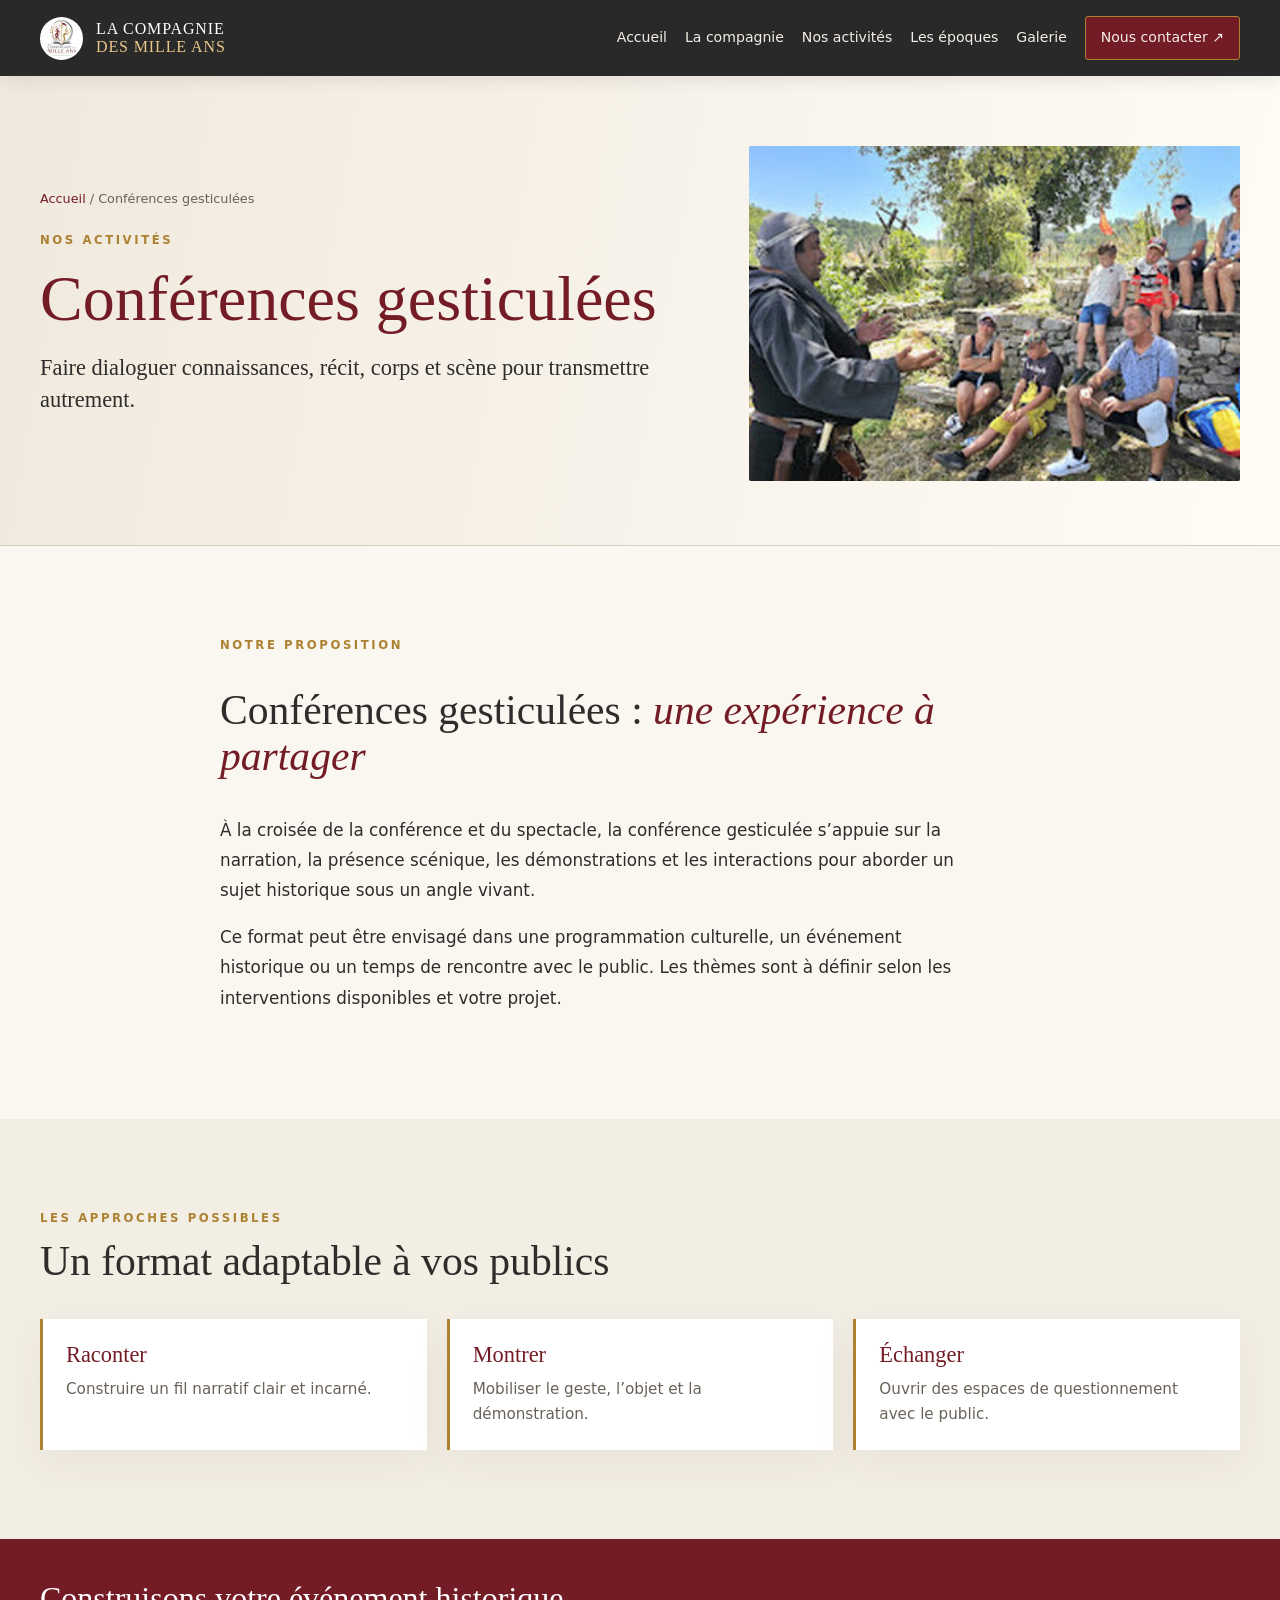
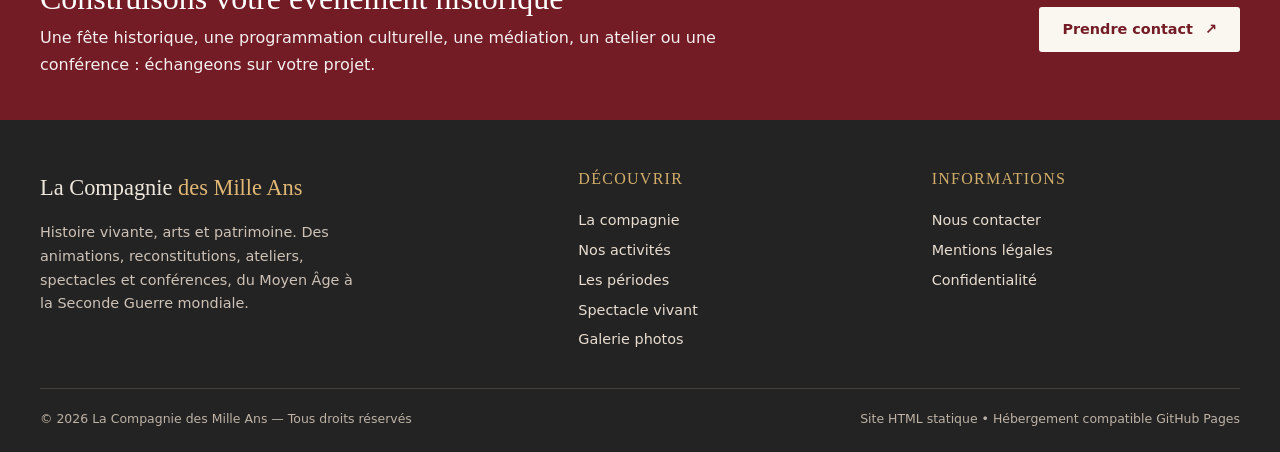
==== conferences-gesticulees.html @ 69346e16 "Add files via upload" ====
<!doctype html><html lang="fr"><head><meta charset="utf-8"><meta name="viewport" content="width=device-width,initial-scale=1">
<title>Conférences gesticulées | La Compagnie des Mille Ans</title><meta name="description" content="Conférences gesticulées associant histoire et spectacle vivant."><meta name="theme-color" content="#292929">
<meta property="og:type" content="website"><meta property="og:site_name" content="La Compagnie des Mille Ans"><meta property="og:title" content="Conférences gesticulées"><meta property="og:description" content="Conférences gesticulées associant histoire et spectacle vivant.">
<link rel="icon" href="assets/images/favicon.svg" type="image/svg+xml"><link rel="stylesheet" href="assets/css/styles.css">
<script defer src="assets/js/config.js"></script><script defer src="assets/js/site.js"></script></head><body><a class="skip-link" href="#contenu">Aller au contenu</a>
<header class="site-header"><div class="container header-inner">
<a href="index.html" class="brand" aria-label="La Compagnie des Mille Ans, accueil"><img class="brand-mark" src="assets/images/logo-officiel.webp" width="43" height="43" alt=""><span class="brand-title">La Compagnie <strong>des Mille Ans</strong></span></a>
<button class="menu-toggle" type="button" aria-expanded="false" aria-controls="menu-principal" aria-label="Afficher le menu">☰</button>
<nav id="menu-principal" class="main-nav" aria-label="Navigation principale"><a class="nav-link" href="index.html">Accueil</a><a class="nav-link" href="compagnie.html">La compagnie</a><a class="nav-link" href="activites.html">Nos activités</a><a class="nav-link" href="periodes.html">Les époques</a><a class="nav-link" href="galerie.html">Galerie</a><a class="nav-link nav-cta" href="contact.html">Nous contacter ↗</a></nav></div></header>
<main id="contenu"><section class="page-banner"><div class="container page-banner-grid"><div><div class="breadcrumb"><a href="index.html">Accueil</a> / Conférences gesticulées</div><div class="eyebrow" style="margin-top:22px">Nos activités</div><h1>Conférences gesticulées</h1><p class="lead">Faire dialoguer connaissances, récit, corps et scène pour transmettre autrement.</p></div><div class="photo-frame " data-photo="gesticulees" data-alt="Conférence gesticulée" >
    <div class="placeholder" aria-label="Photographie de la compagnie"><span class="placeholder-symbol" aria-hidden="true">✦</span><strong>Conférence gesticulée</strong><small>Photographie de la compagnie</small></div></div></div></section><section class="section"><div class="narrow prose"><div class="eyebrow">Notre proposition</div><h2>Conférences gesticulées : <span class="burgundy italic">une expérience à partager</span></h2><p>À la croisée de la conférence et du spectacle, la conférence gesticulée s’appuie sur la narration, la présence scénique, les démonstrations et les interactions pour aborder un sujet historique sous un angle vivant.</p><p>Ce format peut être envisagé dans une programmation culturelle, un événement historique ou un temps de rencontre avec le public. Les thèmes sont à définir selon les interventions disponibles et votre projet.</p></div></section>
<section class="section section-paper"><div class="container"><div class="section-header"><div class="eyebrow">Les approches possibles</div><h2>Un format adaptable à vos publics</h2></div><div class="info-grid"><div class="info-panel"><h3>Raconter</h3><p>Construire un fil narratif clair et incarné.</p></div><div class="info-panel"><h3>Montrer</h3><p>Mobiliser le geste, l’objet et la démonstration.</p></div><div class="info-panel"><h3>Échanger</h3><p>Ouvrir des espaces de questionnement avec le public.</p></div></div></div></section><section class="cta-band"><div class="container cta-inner"><div><h2>Construisons votre événement historique</h2><p>Une fête historique, une programmation culturelle, une médiation, un atelier ou une conférence : échangeons sur votre projet.</p></div><a class="btn" href="contact.html">Prendre contact <span aria-hidden="true">↗</span></a></div></section></main><footer class="site-footer"><div class="container"><div class="footer-grid"><div>
<div class="footer-title">La Compagnie <span>des Mille Ans</span></div>
<p class="small" style="max-width:36ch;color:#cec2b6;margin-top:14px">Histoire vivante, arts et patrimoine. Des animations, reconstitutions, ateliers, spectacles et conférences, du Moyen Âge à la Seconde Guerre mondiale.</p>
</div><div class="footer-col"><h4>Découvrir</h4><a href="compagnie.html">La compagnie</a><a href="activites.html">Nos activités</a><a href="periodes.html">Les périodes</a><a href="spectacles.html">Spectacle vivant</a><a href="galerie.html">Galerie photos</a></div>
<div class="footer-col"><h4>Informations</h4><a href="contact.html">Nous contacter</a><a href="mentions-legales.html">Mentions légales</a><a href="confidentialite.html">Confidentialité</a></div></div>
<div class="footer-bottom"><span>© <span class="current-year">2026</span> La Compagnie des Mille Ans — Tous droits réservés</span><span>Site HTML statique • Hébergement compatible GitHub Pages</span></div></div></footer></body></html>
---- assets/css/styles.css ----
/* LA COMPAGNIE DES MILLE ANS — Charte inspirée du logo officiel.
   Bordeaux #741c26 | or vieilli #b38a3b | anthracite #2d2d2d | ivoire #faf7f0 */
:root{--burgundy:#741c26;--burgundy-dark:#55131c;--gold:#ad8132;--charcoal:#292929;--ink:#2f2c2b;--muted:#696258;--ivory:#faf7f0;--paper:#f3eee4;--edge:#d8cdbd;--white:#fff;--font-title:Georgia,'Times New Roman',serif;--font-body:system-ui,-apple-system,'Segoe UI',Roboto,Arial,sans-serif;--shadow:0 14px 45px rgba(62,46,36,.06)}
*{box-sizing:border-box}html{scroll-behavior:smooth;scroll-padding-top:90px}body{margin:0;background:var(--ivory);color:var(--ink);font-family:var(--font-body);font-size:16px;line-height:1.65}img{max-width:100%;display:block}a{color:inherit}button,input,textarea{font:inherit}button{cursor:pointer}a:focus-visible,button:focus-visible{outline:3px solid var(--gold);outline-offset:4px}h1,h2,h3,h4,p{margin-top:0}h1,h2,h3,h4{font-family:var(--font-title);font-weight:normal;line-height:1.12}h1{font-size:clamp(2.6rem,5vw,5rem)}h2{font-size:clamp(2rem,3.25vw,3.5rem)}h3{font-size:1.65rem}p{max-width:72ch}.container{width:min(1200px,calc(100% - 44px));margin-inline:auto}.narrow{width:min(840px,calc(100% - 44px));margin-inline:auto}.eyebrow{font-size:.73rem;letter-spacing:.22em;text-transform:uppercase;color:var(--gold);font-weight:750}.burgundy{color:var(--burgundy)}.gold{color:var(--gold)}.italic{font-style:italic}.small{font-size:.9rem}.muted{color:var(--muted)}.line{width:64px;height:2px;background:var(--gold);margin:20px 0}.rule{border:0;border-top:1px solid var(--edge);margin:25px 0}.sr-only{position:absolute;width:1px;height:1px;clip:rect(0 0 0 0);overflow:hidden;white-space:nowrap}.skip-link{position:absolute;top:-100px;left:12px;z-index:999;background:var(--white);padding:12px}.skip-link:focus{top:12px}.tag{display:inline-flex;gap:.5em;align-items:center;border:1px solid #c8b8a0;border-radius:99px;padding:4px 12px;color:#735b43;font-size:.78rem}
/* top navigation */
.site-header{background:var(--charcoal);color:var(--white);position:sticky;top:0;z-index:40;box-shadow:0 2px 18px rgba(0,0,0,.11)}.header-inner{display:flex;justify-content:space-between;gap:20px;align-items:center;min-height:76px}.brand{display:flex;align-items:center;gap:13px;text-decoration:none;min-width:260px}.brand-mark{width:43px;height:43px;object-fit:contain;background:#fff;border-radius:50%;padding:2px}.brand-title{font-family:var(--font-title);font-size:1rem;line-height:1.1;letter-spacing:.055em;text-transform:uppercase}.brand-title strong{display:block;color:#eac88c;font-weight:normal}.main-nav{display:flex;align-items:center;gap:clamp(12px,1.4vw,25px)}.nav-link{font-size:.88rem;white-space:nowrap;text-decoration:none;color:#f4eee6;transition:color .18s}.nav-link:hover,.nav-link[aria-current=page]{color:#e2b568}.nav-link[aria-current=page]{border-bottom:1px solid #e2b568}.nav-cta{border:1px solid var(--gold);background:var(--burgundy);padding:9px 15px;border-radius:3px}.nav-cta:hover{background:#8b2631;color:white}.menu-toggle{display:none;border:1px solid #c2a36c;background:transparent;color:white;border-radius:4px;padding:8px 11px;font-size:1.3rem;line-height:1}
/* buttons */
.btn{display:inline-flex;text-align:center;justify-content:center;align-items:center;gap:12px;text-decoration:none;border:1px solid transparent;padding:12px 22px;font-weight:650;font-size:.9rem;line-height:1.3;border-radius:3px;transition:transform .15s,background .15s,color .15s}.btn:hover{transform:translateY(-2px)}.btn-primary{background:var(--burgundy);color:white}.btn-primary:hover{background:var(--burgundy-dark)}.btn-outline{border-color:var(--gold);background:transparent;color:var(--ink)}.btn-outline:hover{background:#eee3d1}.btn-gold{background:var(--gold);color:#171310}.btn-row{display:flex;gap:12px;flex-wrap:wrap}.text-link{color:var(--burgundy);text-decoration:none;font-weight:650;border-bottom:1px solid var(--gold)}.text-link:hover{color:var(--gold)}
/* site */
.section{padding:clamp(62px,7vw,96px) 0}.section-sm{padding:52px 0}.section-paper{background:var(--paper)}.section-dark{background:var(--charcoal);color:#fbf3e8}.section-dark .muted{color:#cdc1b0}.section-header{max-width:780px;margin-bottom:34px}.section-header h2{margin:10px 0 15px}.section-header p{color:var(--muted)}.section-dark .section-header p{color:#d7cbbd}.split{display:grid;grid-template-columns:1fr 1fr;gap:clamp(32px,6vw,84px);align-items:center}.intro-row{display:grid;grid-template-columns:300px 1fr;align-items:center;gap:60px;margin-bottom:35px}.intro-row h2{margin:0}.intro-copy{border-left:2px solid var(--gold);padding-left:32px;font-size:1.09rem}.intro-copy p{margin:0}
/* hero */
.hero{padding:48px 0 35px;background:radial-gradient(ellipse at top left,#fffefb 0%,var(--ivory) 62%)}.hero-grid{display:grid;grid-template-columns:minmax(360px,.78fr) minmax(0,1.22fr);align-items:stretch;min-height:505px;gap:48px}.hero-content{display:flex;flex-direction:column;align-items:flex-start;justify-content:center;padding:8px 0 20px}.hero-logo{width:min(325px,75%);height:auto;margin-bottom:10px;mix-blend-mode:multiply}.hero-content h1{font-size:clamp(1.9rem,3vw,3rem);line-height:1.14;color:var(--burgundy);margin:8px 0 16px}.hero-content p{font-size:1rem;margin-bottom:23px}.hero-photos{display:grid;grid-template-columns:1.1fr .9fr;grid-template-rows:1fr 1fr;gap:10px;min-height:440px;padding:5px 0}.hero-photos .photo-frame:first-child{grid-row:span 2}.hero-photos .photo-frame{min-height:0}.period-statement{margin-top:24px;padding:21px 12px;border-block:1px solid var(--edge);text-align:center;letter-spacing:.2em;text-transform:uppercase;color:var(--burgundy);font-family:var(--font-title);font-size:clamp(.8rem,1.25vw,1.03rem)}.period-statement::before,.period-statement::after{content:'✦';color:var(--gold);padding:0 17px}
/* photographic elements: until personal photos are inserted, honest neutral placeholders */
.photo-frame{position:relative;isolation:isolate;overflow:hidden;background:linear-gradient(145deg,#d4c8b6,#aa9479);min-height:220px;border-radius:2px}.photo-frame::before{content:'';position:absolute;inset:0;background:linear-gradient(135deg,rgba(255,255,255,.25),transparent 46%,rgba(35,25,20,.2));z-index:0}.photo-frame .placeholder{position:absolute;inset:0;display:flex;flex-direction:column;align-items:center;justify-content:center;gap:9px;text-align:center;color:#4c3c30;padding:20px;z-index:0}.placeholder .placeholder-symbol{font-family:var(--font-title);font-size:3.5rem;opacity:.5;line-height:1}.placeholder strong{font-family:var(--font-title);font-size:1.25rem;font-weight:normal}.placeholder small{font-family:var(--font-body);font-size:.7rem;letter-spacing:.09em;text-transform:uppercase;opacity:.75}.photo-img{display:block;width:100%;height:100%;object-fit:cover;position:absolute;inset:0;z-index:1}.photo-frame.has-photo .placeholder{display:none}.photo-frame[data-photo="feu"]{background:linear-gradient(145deg,#5f4038,#1e1b1a)}.photo-frame[data-photo="feu"] .placeholder{color:#e4b774}.photo-frame[data-photo="guerre"]{background:linear-gradient(145deg,#a9a898,#60675d)}.photo-frame[data-photo="renaissance"]{background:linear-gradient(145deg,#bd9f85,#694d47)}.photo-frame[data-photo="medieval"]{background:linear-gradient(145deg,#c5b7a0,#837363)}
/* activity cards */
.cards-grid{display:grid;grid-template-columns:repeat(4,minmax(0,1fr));gap:20px}.activity-card{background:#fffefa;border:1px solid var(--edge);box-shadow:var(--shadow);display:flex;flex-direction:column;min-width:0;transition:transform .15s}.activity-card:hover{transform:translateY(-4px)}.activity-card .photo-frame{min-height:165px;aspect-ratio:1.6}.activity-card-body{padding:21px 22px 25px;display:flex;flex-direction:column;flex:1}.activity-card h3{font-size:1.52rem;margin:0 0 9px;color:var(--burgundy)}.activity-card p{font-size:.88rem;line-height:1.6;flex:1;color:#514a43}.activity-card .card-link{align-self:flex-start;margin-top:14px;text-decoration:none;color:var(--burgundy);font-size:.9rem;font-weight:700;border-bottom:1px solid var(--gold);padding-bottom:2px}.activity-card .card-link:hover{color:var(--gold)}
.feature-list{display:grid;grid-template-columns:repeat(3,1fr);gap:22px}.feature-item .photo-frame{height:215px}.feature-item h3{color:#f5e8d8;margin:18px 0 8px}.feature-item p{color:#cfc1b0;font-size:.9rem}.feature-item a{color:#e7bd71}.era-grid{display:grid;grid-template-columns:repeat(4,1fr);gap:16px}.era-card{border:1px solid var(--edge);padding:28px 20px;background:#fffdf8;text-decoration:none;min-height:178px;transition:transform .2s}.era-card:hover{transform:translateY(-3px)}.era-number{font-family:var(--font-title);font-size:2.65rem;color:var(--gold);line-height:1}.era-card h3{font-size:1.22rem;color:var(--burgundy);margin:12px 0 3px}.era-card p{font-size:.86rem;color:var(--muted);margin:0}
/* internal page headers */
.page-banner{background:linear-gradient(100deg,#f0e9dd,#fffcf6);border-bottom:1px solid var(--edge);padding:70px 0 64px}.page-banner-grid{display:grid;grid-template-columns:1.15fr .85fr;gap:45px;align-items:center}.page-banner h1{color:var(--burgundy);margin:13px 0 17px}.page-banner .lead{font-family:var(--font-title);font-size:clamp(1.15rem,1.75vw,1.45rem);line-height:1.45}.page-banner .photo-frame{height:335px}.breadcrumb{color:var(--muted);font-size:.8rem}.breadcrumb a{text-decoration:none;color:var(--burgundy)}.prose p{font-size:1.05rem;line-height:1.8}.prose h2{margin-top:32px}.info-grid{display:grid;grid-template-columns:repeat(3,1fr);gap:20px}.info-panel{background:white;border-left:3px solid var(--gold);padding:23px;box-shadow:var(--shadow)}.info-panel h3{font-size:1.4rem;color:var(--burgundy);margin:0 0 10px}.info-panel p{font-size:.95rem;color:var(--muted);margin:0}.quote{border-left:3px solid var(--gold);padding:20px 30px;background:#fffaf1;font-family:var(--font-title);font-size:1.4rem;color:var(--burgundy)}.cta-band{background:var(--burgundy);color:white;padding:42px 0}.cta-inner{display:flex;justify-content:space-between;align-items:center;gap:30px}.cta-band h2{font-size:2rem;margin:0 0 8px}.cta-band p{margin:0;opacity:.93}.cta-band .btn{background:var(--ivory);color:var(--burgundy)}
/* gallery */
.gallery-filters{display:flex;flex-wrap:wrap;gap:8px;margin-bottom:28px}.filter-button{border:1px solid var(--edge);background:white;color:var(--ink);padding:9px 16px;border-radius:2px;font-size:.85rem}.filter-button.is-selected{background:var(--burgundy);border-color:var(--burgundy);color:white}.gallery-grid{display:grid;grid-template-columns:repeat(3,minmax(0,1fr));gap:20px}.gallery-item{border:1px solid var(--edge);background:white}.gallery-item[hidden]{display:none}.gallery-item button{display:block;padding:0;background:transparent;border:0;width:100%;text-align:left;color:inherit;cursor:zoom-in}.gallery-item .photo-frame{height:235px}.gallery-caption{display:block;padding:14px 16px;color:var(--burgundy);font-family:var(--font-title);font-size:1.17rem}.gallery-dialog{border:0;padding:16px;background:#fbf7ef;max-width:min(1100px,95vw);max-height:94vh}.gallery-dialog::backdrop{background:rgba(0,0,0,.85)}.gallery-dialog img{max-height:78vh;margin:auto;object-fit:contain}.dialog-close{float:right;margin-bottom:10px;background:var(--burgundy);color:white;border:0;padding:7px 12px}.gallery-dialog p{margin:12px 4px 0}
/* contact */
.contact-grid{display:grid;grid-template-columns:.8fr 1.2fr;gap:45px;align-items:start}.contact-aside{background:var(--paper);padding:30px;border-left:3px solid var(--gold)}.contact-aside h2{font-size:2rem}.contact-aside ul{padding-left:22px}.google-form-wrapper{background:white;border:1px solid var(--edge);padding:18px;min-height:550px}.google-form-iframe{width:100%;border:0;min-height:900px;display:block}.form-setup-message{border:1px dashed #b9a17d;background:#fbf8f1;padding:35px;margin:0;text-align:center}.form-setup-message h3{color:var(--burgundy)}.form-error{color:#a32833;font-weight:700}.contact-links a{display:block;margin-bottom:9px;color:var(--burgundy);word-break:break-all}.notice{background:#f4ebdc;border-left:3px solid var(--gold);padding:16px 20px;font-size:.9rem}.notice a{color:var(--burgundy)}
/* footer */
.site-footer{background:#242323;color:#eee7dc;padding:50px 0 22px}.footer-grid{display:grid;grid-template-columns:1.6fr 1fr 1fr;gap:45px;padding-bottom:30px}.footer-title{font-family:var(--font-title);font-size:1.4rem}.footer-title span{color:#e0b774}.footer-col h4{color:#d2ae6b;font-size:1rem;letter-spacing:.08em;text-transform:uppercase}.footer-col a{display:block;margin:6px 0;font-size:.9rem;text-decoration:none;color:#e8ddd0}.footer-col a:hover{color:#eac57f}.footer-bottom{display:flex;justify-content:space-between;gap:20px;flex-wrap:wrap;border-top:1px solid #45403a;padding-top:20px;color:#bcb2a5;font-size:.78rem}.footer-bottom a{color:#eac57f}
/* responsive */
@media(max-width:1080px){.brand{min-width:210px}.main-nav{gap:11px}.nav-link{font-size:.82rem}.cards-grid{grid-template-columns:repeat(2,1fr)}.hero-grid{grid-template-columns:.9fr 1.1fr;gap:24px}.hero-logo{width:240px}}
@media(max-width:810px){.header-inner{min-height:66px}.menu-toggle{display:block}.main-nav{display:none;position:absolute;left:0;right:0;top:100%;background:#2e2d2b;flex-direction:column;align-items:stretch;padding:18px 22px 26px;box-shadow:0 12px 20px rgba(0,0,0,.2)}.main-nav.is-open{display:flex}.nav-link{font-size:1rem;padding:11px 0}.nav-cta{text-align:center}.hero-grid,.split,.page-banner-grid,.contact-grid{grid-template-columns:1fr}.hero{padding-top:26px}.hero-grid{min-height:0}.hero-content{align-items:center;text-align:center}.hero-content p{margin-inline:auto}.hero-logo{width:260px}.hero-photos{min-height:320px;grid-template-rows:180px 180px}.intro-row{grid-template-columns:1fr;gap:18px}.intro-copy{padding-left:22px}.feature-list{grid-template-columns:1fr 1fr}.era-grid{grid-template-columns:repeat(2,1fr)}.info-grid{grid-template-columns:1fr}.gallery-grid{grid-template-columns:repeat(2,1fr)}.footer-grid{grid-template-columns:1fr 1fr}.footer-grid>div:first-child{grid-column:span 2}.page-banner{padding:40px 0}.page-banner .photo-frame{height:280px}.cta-inner{align-items:flex-start;flex-direction:column}}
@media(max-width:560px){.container,.narrow{width:min(100% - 30px,1200px)}h1{font-size:2.5rem}.brand{min-width:0}.brand-title{font-size:.88rem}.brand-mark{height:37px;width:37px}.hero-grid{gap:10px}.hero-content h1{font-size:1.9rem}.hero-logo{width:225px}.hero-photos{gap:6px;grid-template-rows:145px 145px;min-height:296px}.hero-photos .placeholder strong{font-size:.88rem}.placeholder .placeholder-symbol{font-size:2rem}.period-statement{font-size:.75rem;line-height:1.65}.period-statement::before,.period-statement::after{padding:0 5px}.section{padding:55px 0}.cards-grid,.feature-list,.era-grid,.gallery-grid{grid-template-columns:1fr}.activity-card .photo-frame{height:205px}.intro-copy{font-size:1rem}.btn-row{justify-content:center}.footer-grid{grid-template-columns:1fr;gap:20px}.footer-grid>div:first-child{grid-column:auto}.page-banner .photo-frame{height:235px}.google-form-wrapper{padding:5px}.google-form-iframe{min-height:1120px}.gallery-item .photo-frame{height:235px}}
@media(prefers-reduced-motion:reduce){*,*::before,*::after{scroll-behavior:auto!important;transition:none!important}}

/* Page La compagnie — section Qui sommes-nous (5 membres fondateurs).
   Portraits à remplacer : assets/photos/equipe-{thierry,sandrine,garance,igor,come}.jpg */
.team-section{border-top:1px solid var(--edge)}
.team-section-intro { max-width: 100%;margin-bottom: 34px;}
.team-section-intro p {max-width: 100%;}
.team-grid{display:grid;grid-template-columns:repeat(6,minmax(0,1fr));gap:24px}
.team-card{grid-column:span 2;background:#fffdf8;border:1px solid var(--edge);display:flex;flex-direction:column;min-width:0;box-shadow:var(--shadow)}
.team-card:nth-child(4){grid-column:2 / span 2}
.team-card:nth-child(5){grid-column:4 / span 2}
.team-portrait{width:100%;min-height:0;aspect-ratio:5/4;border-radius:0;background:linear-gradient(135deg,#e3dacf,#c6b39c)}
.team-portrait::after{content:'';position:absolute;bottom:0;left:0;right:0;height:3px;background:linear-gradient(90deg,var(--burgundy),var(--gold));z-index:2}
.team-portrait .photo-img{object-fit:cover;object-position:50% 24%}
.team-placeholder{color:#6b4c43!important;gap:8px!important}
.team-initials{font-family:var(--font-title);font-size:clamp(3.2rem,5vw,5.2rem);font-weight:normal;line-height:1;color:var(--burgundy);opacity:.77}
.team-placeholder small{font-weight:650;letter-spacing:.13em!important}
.team-card-content{padding:23px 23px 26px;flex:1;display:flex;flex-direction:column}
.team-card h3{font-size:1.95rem;margin:0 0 7px;color:var(--burgundy)}
.team-role{color:#89652c;font-size:.79rem;font-weight:750;letter-spacing:.045em;line-height:1.4;min-height:2.4em;margin:0 0 17px;text-transform:uppercase}
.team-bio{font-size:.94rem;line-height:1.65;margin:0 0 14px;color:#3e3731}
.team-todo{font-size:.88rem;line-height:1.55;color:#746b60;font-style:italic;margin:auto 0 0;border-top:1px solid var(--edge);padding-top:13px}
@media(max-width:980px){.team-grid{grid-template-columns:repeat(2,minmax(0,1fr));gap:19px}.team-card,.team-card:nth-child(4),.team-card:nth-child(5){grid-column:auto}.team-card:last-child{grid-column:1/-1;max-width:calc(50% - 10px);width:100%;justify-self:center}}
@media(max-width:610px){.team-grid{grid-template-columns:1fr;gap:17px}.team-card:last-child{grid-column:auto;max-width:none}.team-portrait{aspect-ratio:6/4}.team-card-content{padding:22px}.team-role{min-height:0}.team-section-intro{margin-bottom:23px}}
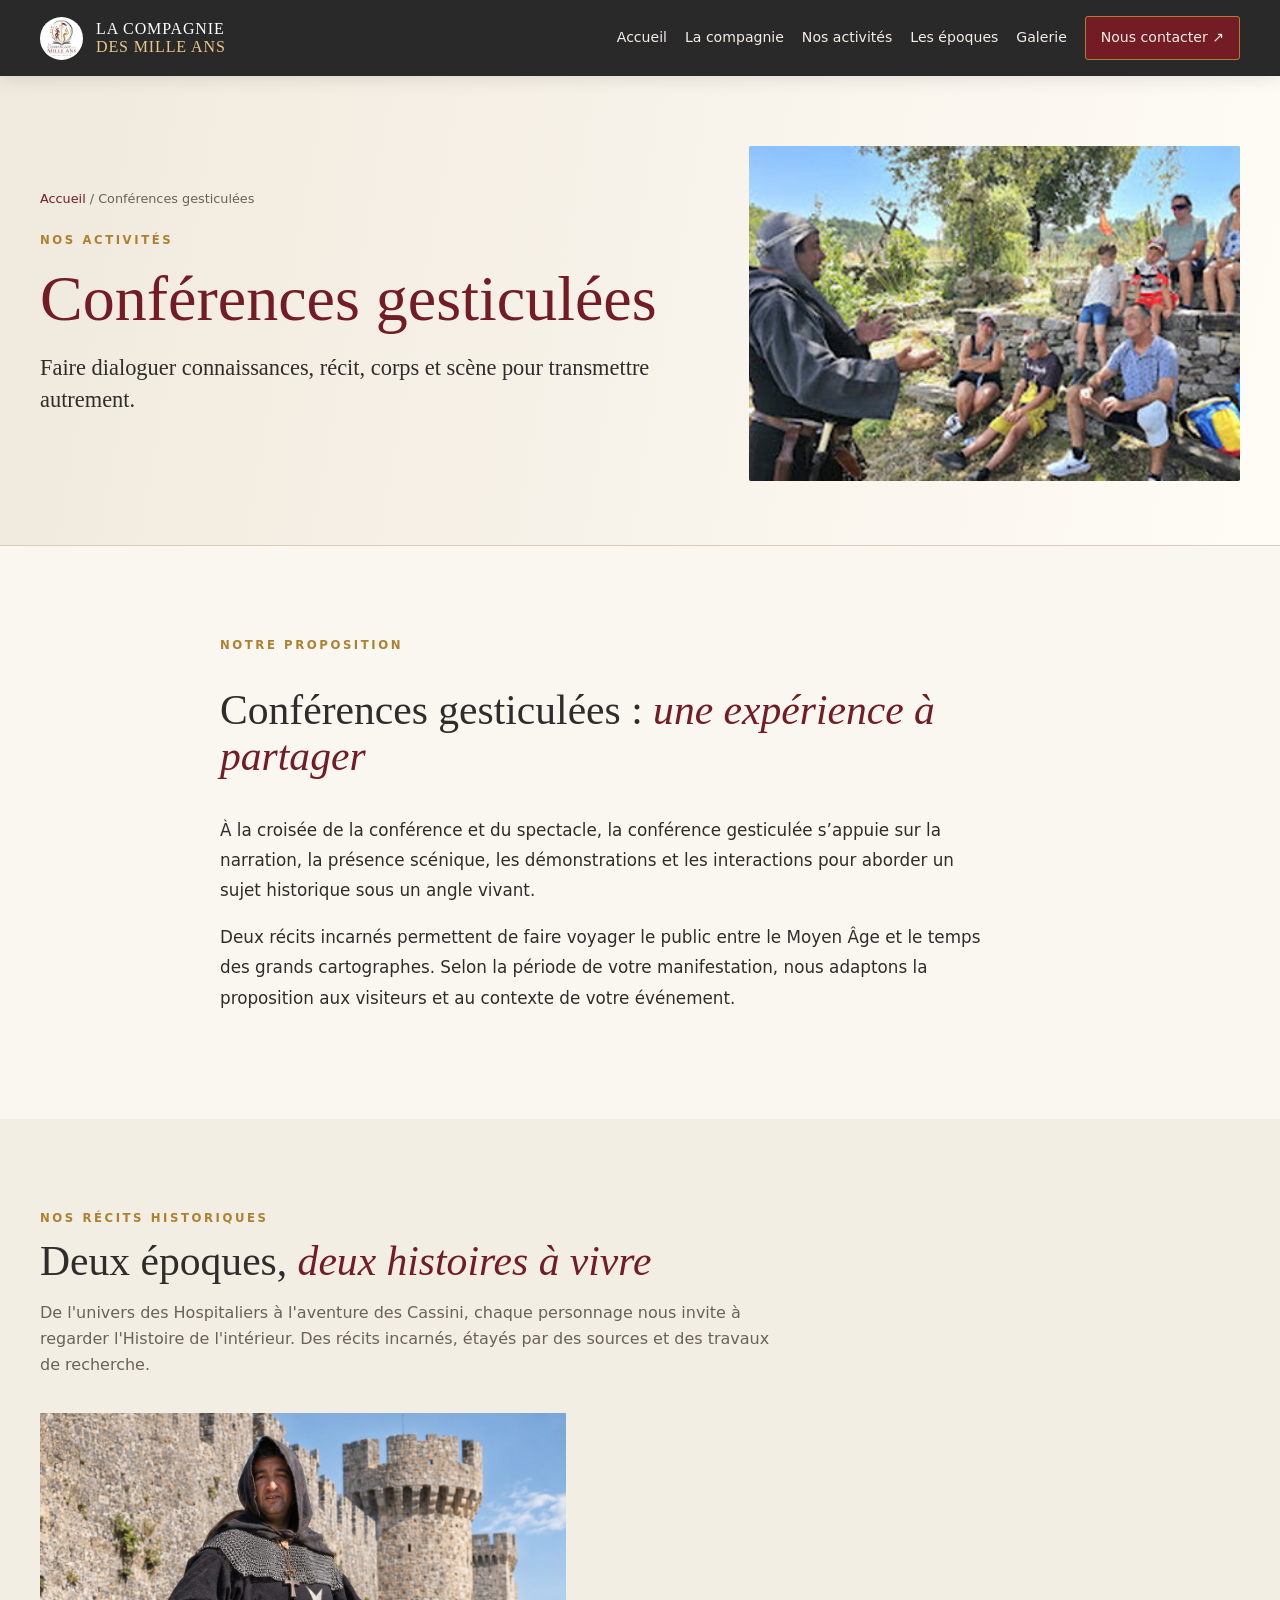
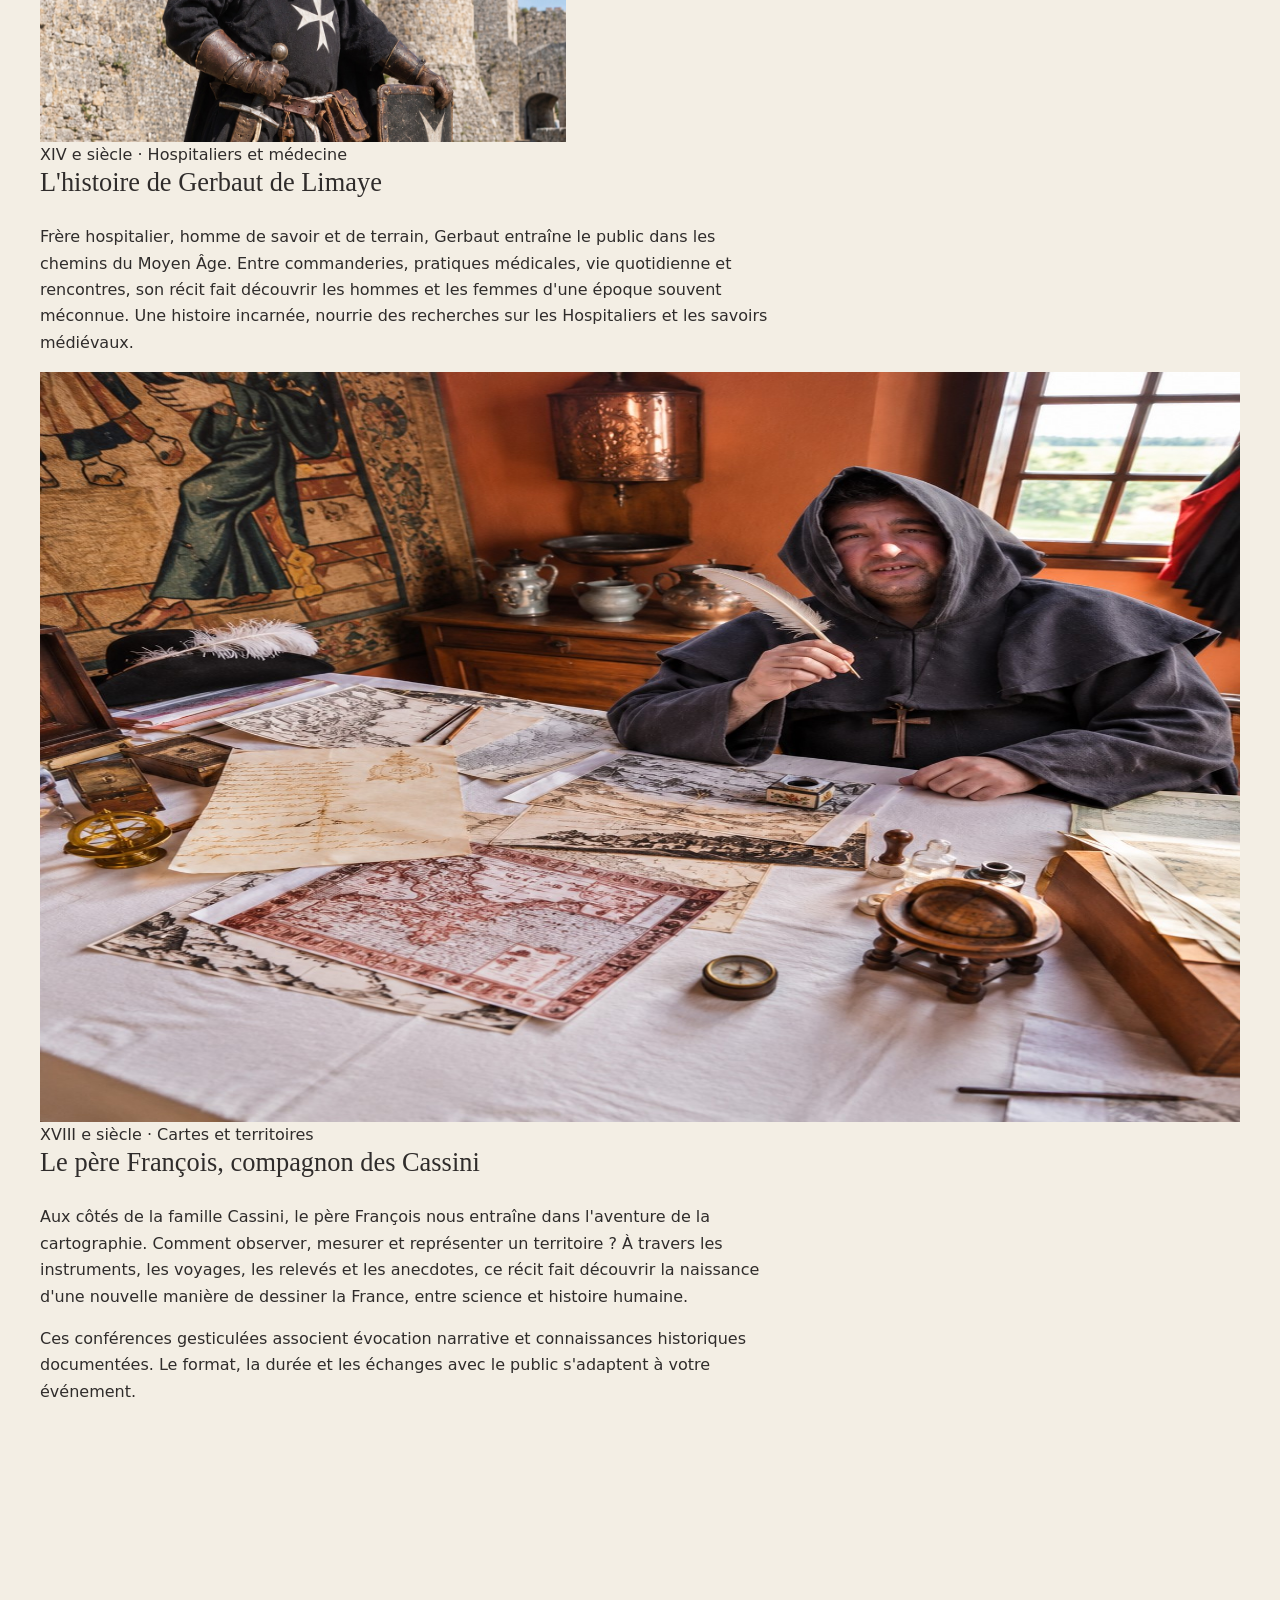
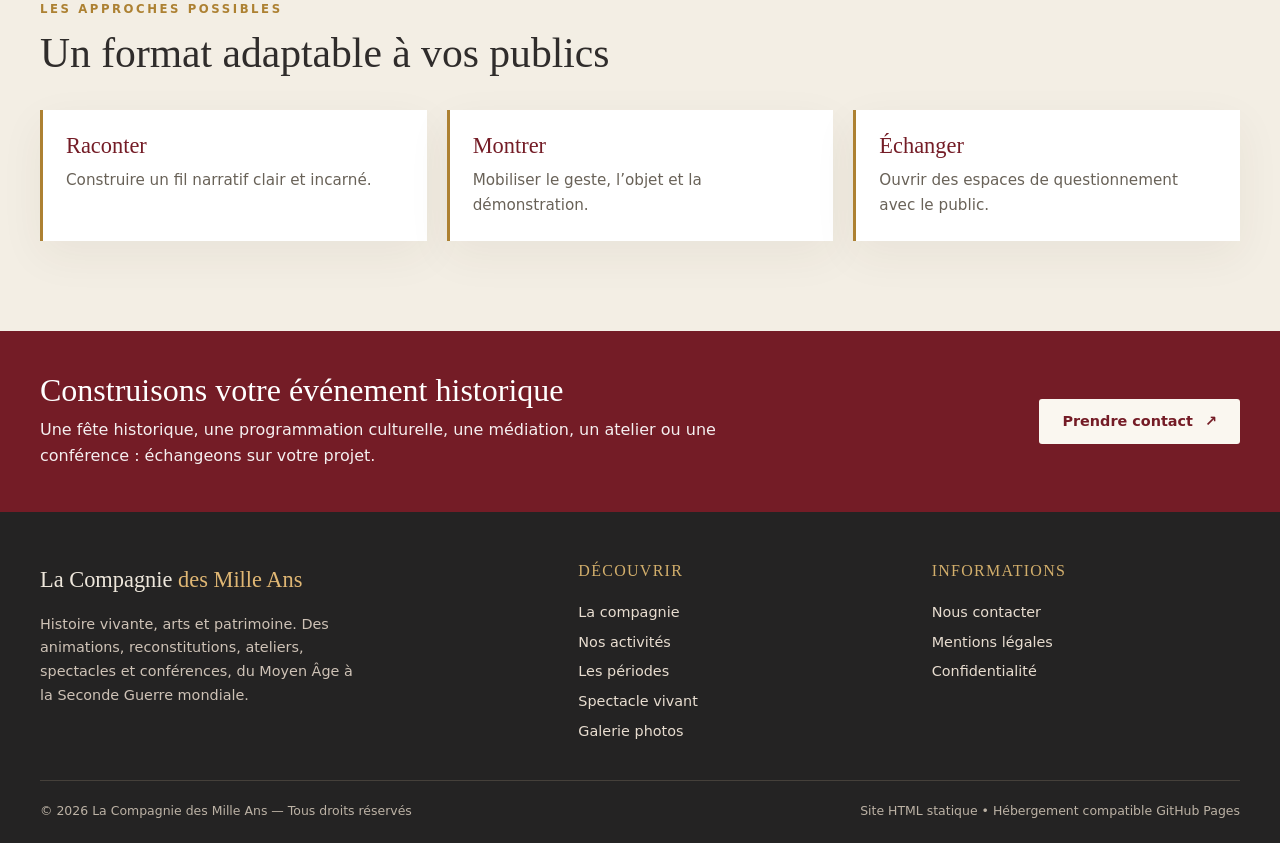
==== commit b0604e37: "Add files via upload" ====
--- a/conferences-gesticulees.html
+++ b/conferences-gesticulees.html
@@ -1,14 +1,43 @@
 <!doctype html><html lang="fr"><head><meta charset="utf-8"><meta name="viewport" content="width=device-width,initial-scale=1">
-<title>Conférences gesticulées | La Compagnie des Mille Ans</title><meta name="description" content="Conférences gesticulées associant histoire et spectacle vivant."><meta name="theme-color" content="#292929">
+<title>Conférences gesticulées | La Compagnie des Mille Ans</title><meta name="description" content="Deux conférences gesticulées : Gerbaut de Limaye, histoire des Hospitaliers et de la médecine médiévale ; le père François et les Cassini, histoire de la cartographie."><meta name="theme-color" content="#292929">
 <meta property="og:type" content="website"><meta property="og:site_name" content="La Compagnie des Mille Ans"><meta property="og:title" content="Conférences gesticulées"><meta property="og:description" content="Conférences gesticulées associant histoire et spectacle vivant.">
-<link rel="icon" href="assets/images/favicon.svg" type="image/svg+xml"><link rel="stylesheet" href="assets/css/styles.css">
+<link rel="icon" href="assets/images/favicon.svg" type="image/svg+xml"><link rel="stylesheet" href="assets/css/styles.css"><link rel="stylesheet" href="assets/css/conferences-gesticulees.css">
 <script defer src="assets/js/config.js"></script><script defer src="assets/js/site.js"></script></head><body><a class="skip-link" href="#contenu">Aller au contenu</a>
 <header class="site-header"><div class="container header-inner">
 <a href="index.html" class="brand" aria-label="La Compagnie des Mille Ans, accueil"><img class="brand-mark" src="assets/images/logo-officiel.webp" width="43" height="43" alt=""><span class="brand-title">La Compagnie <strong>des Mille Ans</strong></span></a>
 <button class="menu-toggle" type="button" aria-expanded="false" aria-controls="menu-principal" aria-label="Afficher le menu">☰</button>
 <nav id="menu-principal" class="main-nav" aria-label="Navigation principale"><a class="nav-link" href="index.html">Accueil</a><a class="nav-link" href="compagnie.html">La compagnie</a><a class="nav-link" href="activites.html">Nos activités</a><a class="nav-link" href="periodes.html">Les époques</a><a class="nav-link" href="galerie.html">Galerie</a><a class="nav-link nav-cta" href="contact.html">Nous contacter ↗</a></nav></div></header>
 <main id="contenu"><section class="page-banner"><div class="container page-banner-grid"><div><div class="breadcrumb"><a href="index.html">Accueil</a> / Conférences gesticulées</div><div class="eyebrow" style="margin-top:22px">Nos activités</div><h1>Conférences gesticulées</h1><p class="lead">Faire dialoguer connaissances, récit, corps et scène pour transmettre autrement.</p></div><div class="photo-frame " data-photo="gesticulees" data-alt="Conférence gesticulée" >
-    <div class="placeholder" aria-label="Photographie de la compagnie"><span class="placeholder-symbol" aria-hidden="true">✦</span><strong>Conférence gesticulée</strong><small>Photographie de la compagnie</small></div></div></div></section><section class="section"><div class="narrow prose"><div class="eyebrow">Notre proposition</div><h2>Conférences gesticulées : <span class="burgundy italic">une expérience à partager</span></h2><p>À la croisée de la conférence et du spectacle, la conférence gesticulée s’appuie sur la narration, la présence scénique, les démonstrations et les interactions pour aborder un sujet historique sous un angle vivant.</p><p>Ce format peut être envisagé dans une programmation culturelle, un événement historique ou un temps de rencontre avec le public. Les thèmes sont à définir selon les interventions disponibles et votre projet.</p></div></section>
+    <div class="placeholder" aria-label="Photographie de la compagnie"><span class="placeholder-symbol" aria-hidden="true">✦</span><strong>Conférence gesticulée</strong><small>Photographie de la compagnie</small></div></div></div></section><section class="section"><div class="narrow prose"><div class="eyebrow">Notre proposition</div><h2>Conférences gesticulées : <span class="burgundy italic">une expérience à partager</span></h2><p>À la croisée de la conférence et du spectacle, la conférence gesticulée s’appuie sur la narration, la présence scénique, les démonstrations et les interactions pour aborder un sujet historique sous un angle vivant.</p><p>Deux récits incarnés permettent de faire voyager le public entre le Moyen Âge et le temps des grands cartographes. Selon la période de votre manifestation, nous adaptons la proposition aux visiteurs et au contexte de votre événement.</p></div></section>
+
+<section class="section section-paper histoires-section" id="nos-histoires" aria-labelledby="nos-histoires-titre">
+  <div class="container">
+    <div class="section-header histoires-heading">
+      <div class="eyebrow">Nos récits historiques</div>
+      <h2 id="nos-histoires-titre">Deux époques, <span class="burgundy italic">deux histoires à vivre</span></h2>
+      <p>De l'univers des Hospitaliers à l'aventure des Cassini, chaque personnage nous invite à regarder l'Histoire de l'intérieur. Des récits incarnés, étayés par des sources et des travaux de recherche.</p>
+    </div>
+    <div class="atelier-topics-grid histoires-grid">
+      <article class="atelier-topic-card histoire-card">
+        <img class="atelier-topic-image" src="assets/photos/conference-gerbault.jpg" alt="Présentation de reconstitution historique autour de la chevalerie hospitalière" loading="lazy" decoding="async" width="526" height="329">
+        <div class="atelier-topic-body">
+          <span class="atelier-topic-kicker">XIV e siècle · Hospitaliers et médecine</span>
+          <h3>L'histoire de Gerbaut de Limaye</h3>
+          <p>Frère hospitalier, homme de savoir et de terrain, Gerbaut entraîne le public dans les chemins du Moyen Âge. Entre commanderies, pratiques médicales, vie quotidienne et rencontres, son récit fait découvrir les hommes et les femmes d'une époque souvent méconnue. Une histoire incarnée, nourrie des recherches sur les Hospitaliers et les savoirs médiévaux.</p>
+        </div>
+      </article>
+      <article class="atelier-topic-card histoire-card">
+        <img class="atelier-topic-image" src="assets/photos/Conference-cassini.jpg" alt="Cartes anciennes et instruments de cartographie présentés lors d'une animation historique" loading="lazy" decoding="async" width="1200" height="750">
+        <div class="atelier-topic-body">
+          <span class="atelier-topic-kicker">XVIII e siècle · Cartes et territoires</span>
+          <h3>Le père François, compagnon des Cassini</h3>
+          <p>Aux côtés de la famille Cassini, le père François nous entraîne dans l'aventure de la cartographie. Comment observer, mesurer et représenter un territoire ? À travers les instruments, les voyages, les relevés et les anecdotes, ce récit fait découvrir la naissance d'une nouvelle manière de dessiner la France, entre science et histoire humaine.</p>
+        </div>
+      </article>
+    </div>
+    <p class="histoires-note">Ces conférences gesticulées associent évocation narrative et connaissances historiques documentées. Le format, la durée et les échanges avec le public s'adaptent à votre événement.</p>
+  </div>
+</section>
 <section class="section section-paper"><div class="container"><div class="section-header"><div class="eyebrow">Les approches possibles</div><h2>Un format adaptable à vos publics</h2></div><div class="info-grid"><div class="info-panel"><h3>Raconter</h3><p>Construire un fil narratif clair et incarné.</p></div><div class="info-panel"><h3>Montrer</h3><p>Mobiliser le geste, l’objet et la démonstration.</p></div><div class="info-panel"><h3>Échanger</h3><p>Ouvrir des espaces de questionnement avec le public.</p></div></div></div></section><section class="cta-band"><div class="container cta-inner"><div><h2>Construisons votre événement historique</h2><p>Une fête historique, une programmation culturelle, une médiation, un atelier ou une conférence : échangeons sur votre projet.</p></div><a class="btn" href="contact.html">Prendre contact <span aria-hidden="true">↗</span></a></div></section></main><footer class="site-footer"><div class="container"><div class="footer-grid"><div>
 <div class="footer-title">La Compagnie <span>des Mille Ans</span></div>
 <p class="small" style="max-width:36ch;color:#cec2b6;margin-top:14px">Histoire vivante, arts et patrimoine. Des animations, reconstitutions, ateliers, spectacles et conférences, du Moyen Âge à la Seconde Guerre mondiale.</p>
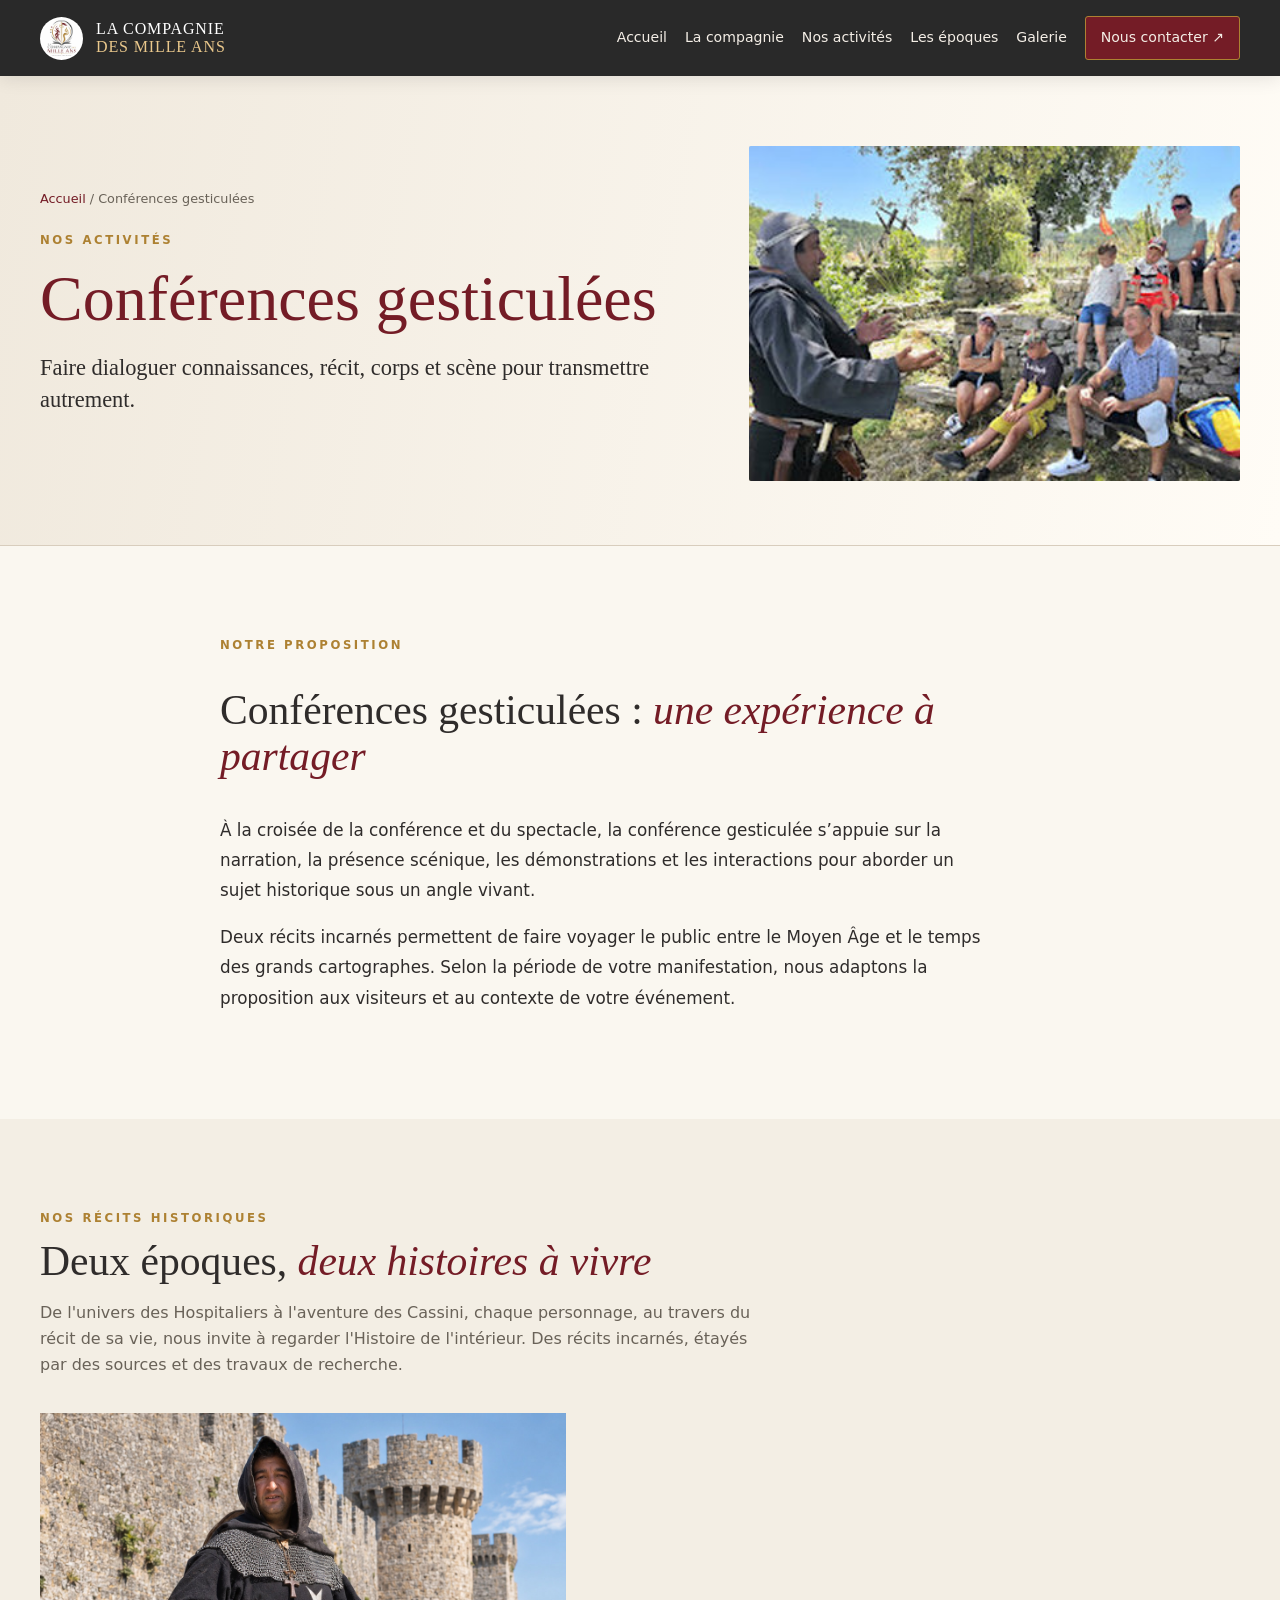
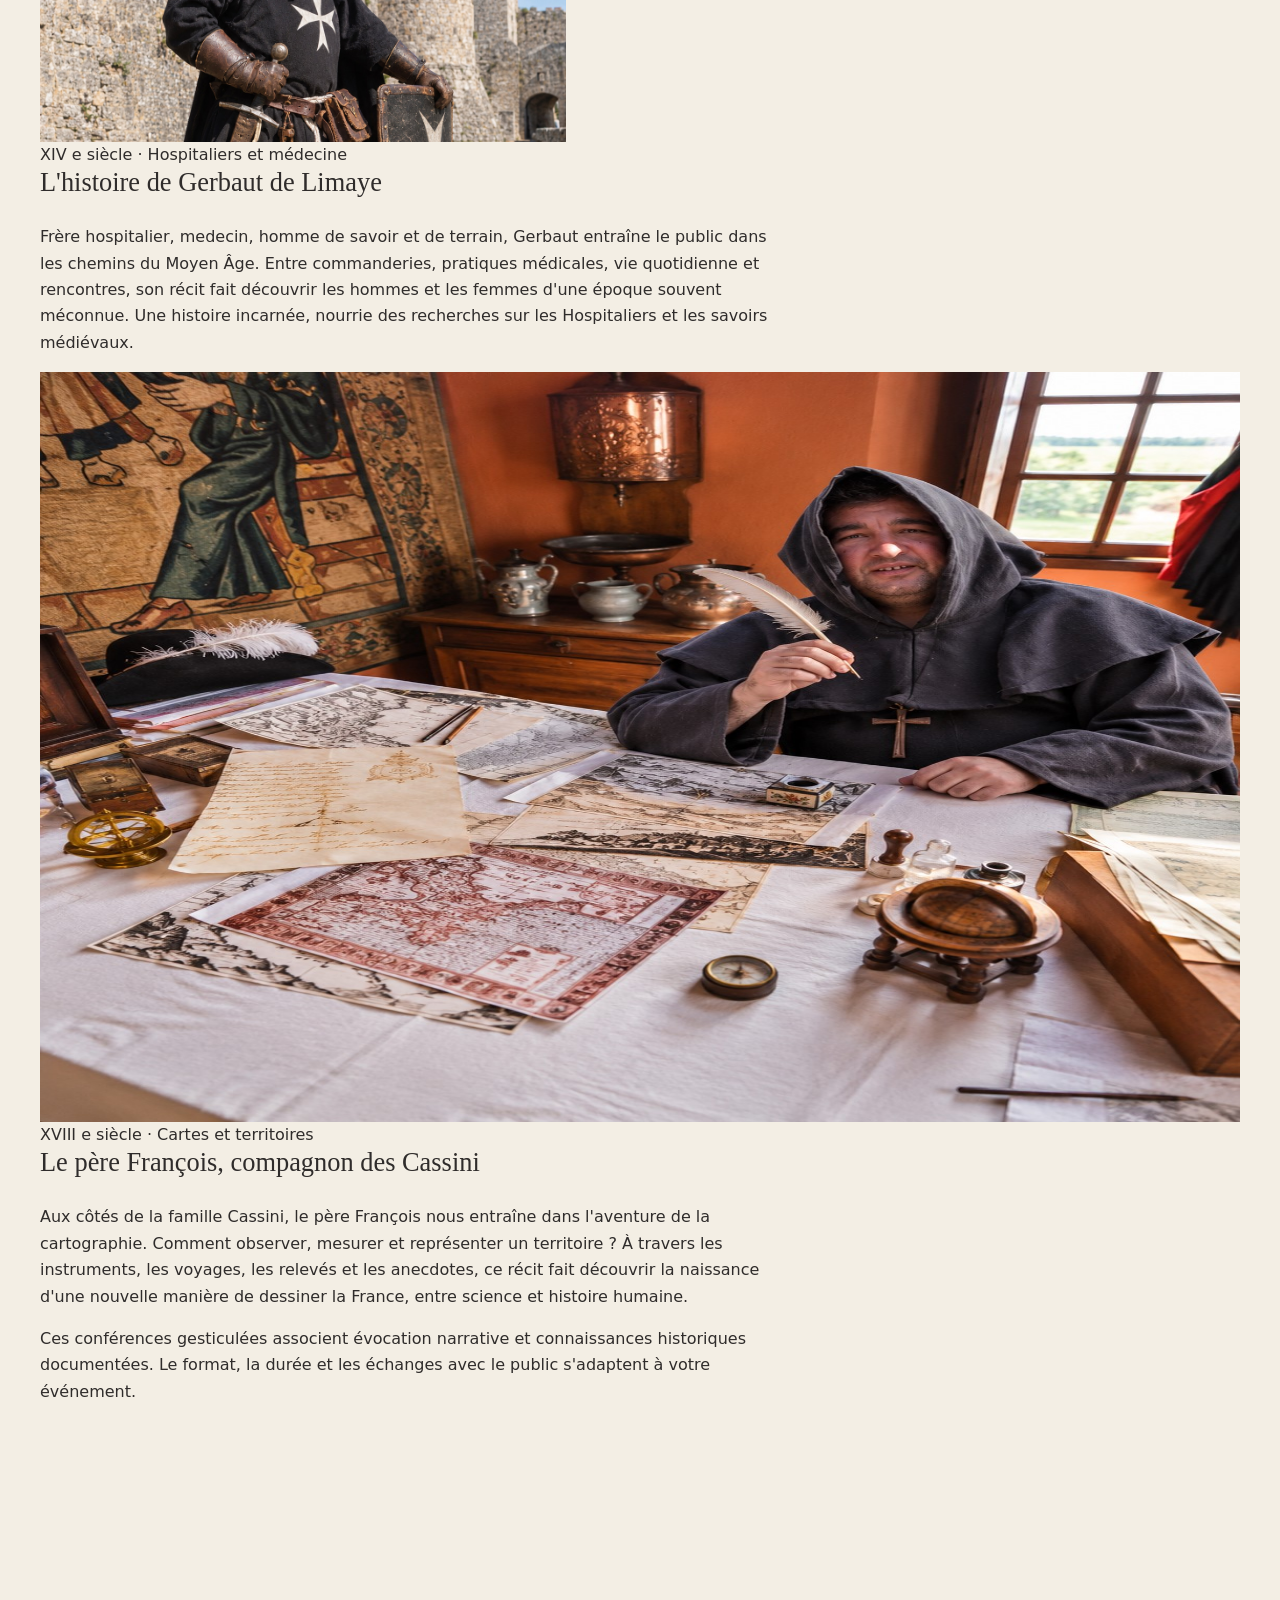
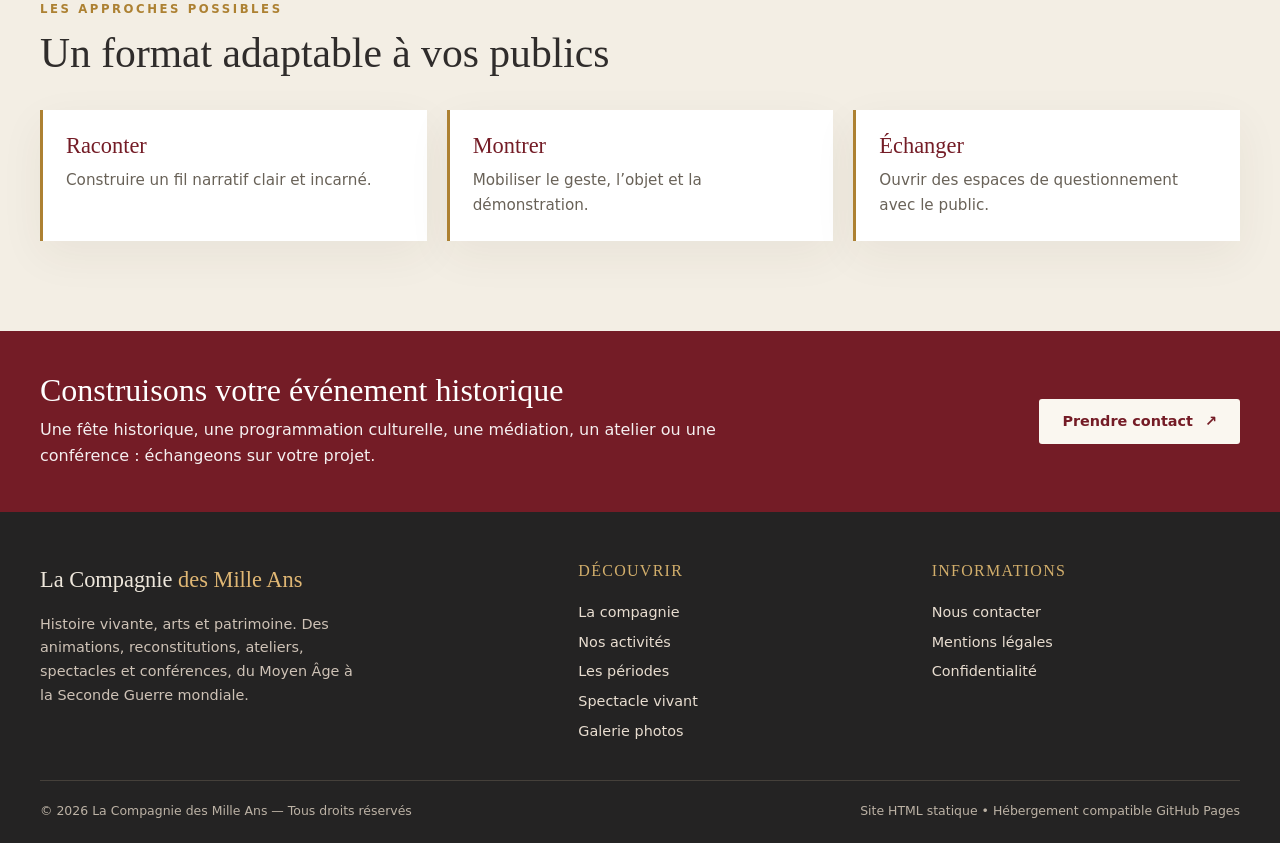
==== commit 66f007e6: "Update conferences-gesticulees.html" ====
--- a/conferences-gesticulees.html
+++ b/conferences-gesticulees.html
@@ -15,7 +15,7 @@
     <div class="section-header histoires-heading">
       <div class="eyebrow">Nos récits historiques</div>
       <h2 id="nos-histoires-titre">Deux époques, <span class="burgundy italic">deux histoires à vivre</span></h2>
-      <p>De l'univers des Hospitaliers à l'aventure des Cassini, chaque personnage nous invite à regarder l'Histoire de l'intérieur. Des récits incarnés, étayés par des sources et des travaux de recherche.</p>
+      <p>De l'univers des Hospitaliers à l'aventure des Cassini, chaque personnage, au travers du récit de sa vie, nous invite à regarder l'Histoire de l'intérieur. Des récits incarnés, étayés par des sources et des travaux de recherche.</p>
     </div>
     <div class="atelier-topics-grid histoires-grid">
       <article class="atelier-topic-card histoire-card">
@@ -23,7 +23,7 @@
         <div class="atelier-topic-body">
           <span class="atelier-topic-kicker">XIV e siècle · Hospitaliers et médecine</span>
           <h3>L'histoire de Gerbaut de Limaye</h3>
-          <p>Frère hospitalier, homme de savoir et de terrain, Gerbaut entraîne le public dans les chemins du Moyen Âge. Entre commanderies, pratiques médicales, vie quotidienne et rencontres, son récit fait découvrir les hommes et les femmes d'une époque souvent méconnue. Une histoire incarnée, nourrie des recherches sur les Hospitaliers et les savoirs médiévaux.</p>
+          <p>Frère hospitalier, medecin, homme de savoir et de terrain, Gerbaut entraîne le public dans les chemins du Moyen Âge. Entre commanderies, pratiques médicales, vie quotidienne et rencontres, son récit fait découvrir les hommes et les femmes d'une époque souvent méconnue. Une histoire incarnée, nourrie des recherches sur les Hospitaliers et les savoirs médiévaux.</p>
         </div>
       </article>
       <article class="atelier-topic-card histoire-card">
@@ -43,4 +43,4 @@
 <p class="small" style="max-width:36ch;color:#cec2b6;margin-top:14px">Histoire vivante, arts et patrimoine. Des animations, reconstitutions, ateliers, spectacles et conférences, du Moyen Âge à la Seconde Guerre mondiale.</p>
 </div><div class="footer-col"><h4>Découvrir</h4><a href="compagnie.html">La compagnie</a><a href="activites.html">Nos activités</a><a href="periodes.html">Les périodes</a><a href="spectacles.html">Spectacle vivant</a><a href="galerie.html">Galerie photos</a></div>
 <div class="footer-col"><h4>Informations</h4><a href="contact.html">Nous contacter</a><a href="mentions-legales.html">Mentions légales</a><a href="confidentialite.html">Confidentialité</a></div></div>
-<div class="footer-bottom"><span>© <span class="current-year">2026</span> La Compagnie des Mille Ans — Tous droits réservés</span><span>Site HTML statique • Hébergement compatible GitHub Pages</span></div></div></footer></body></html>+<div class="footer-bottom"><span>© <span class="current-year">2026</span> La Compagnie des Mille Ans — Tous droits réservés</span><span>Site HTML statique • Hébergement compatible GitHub Pages</span></div></div></footer></body></html>
